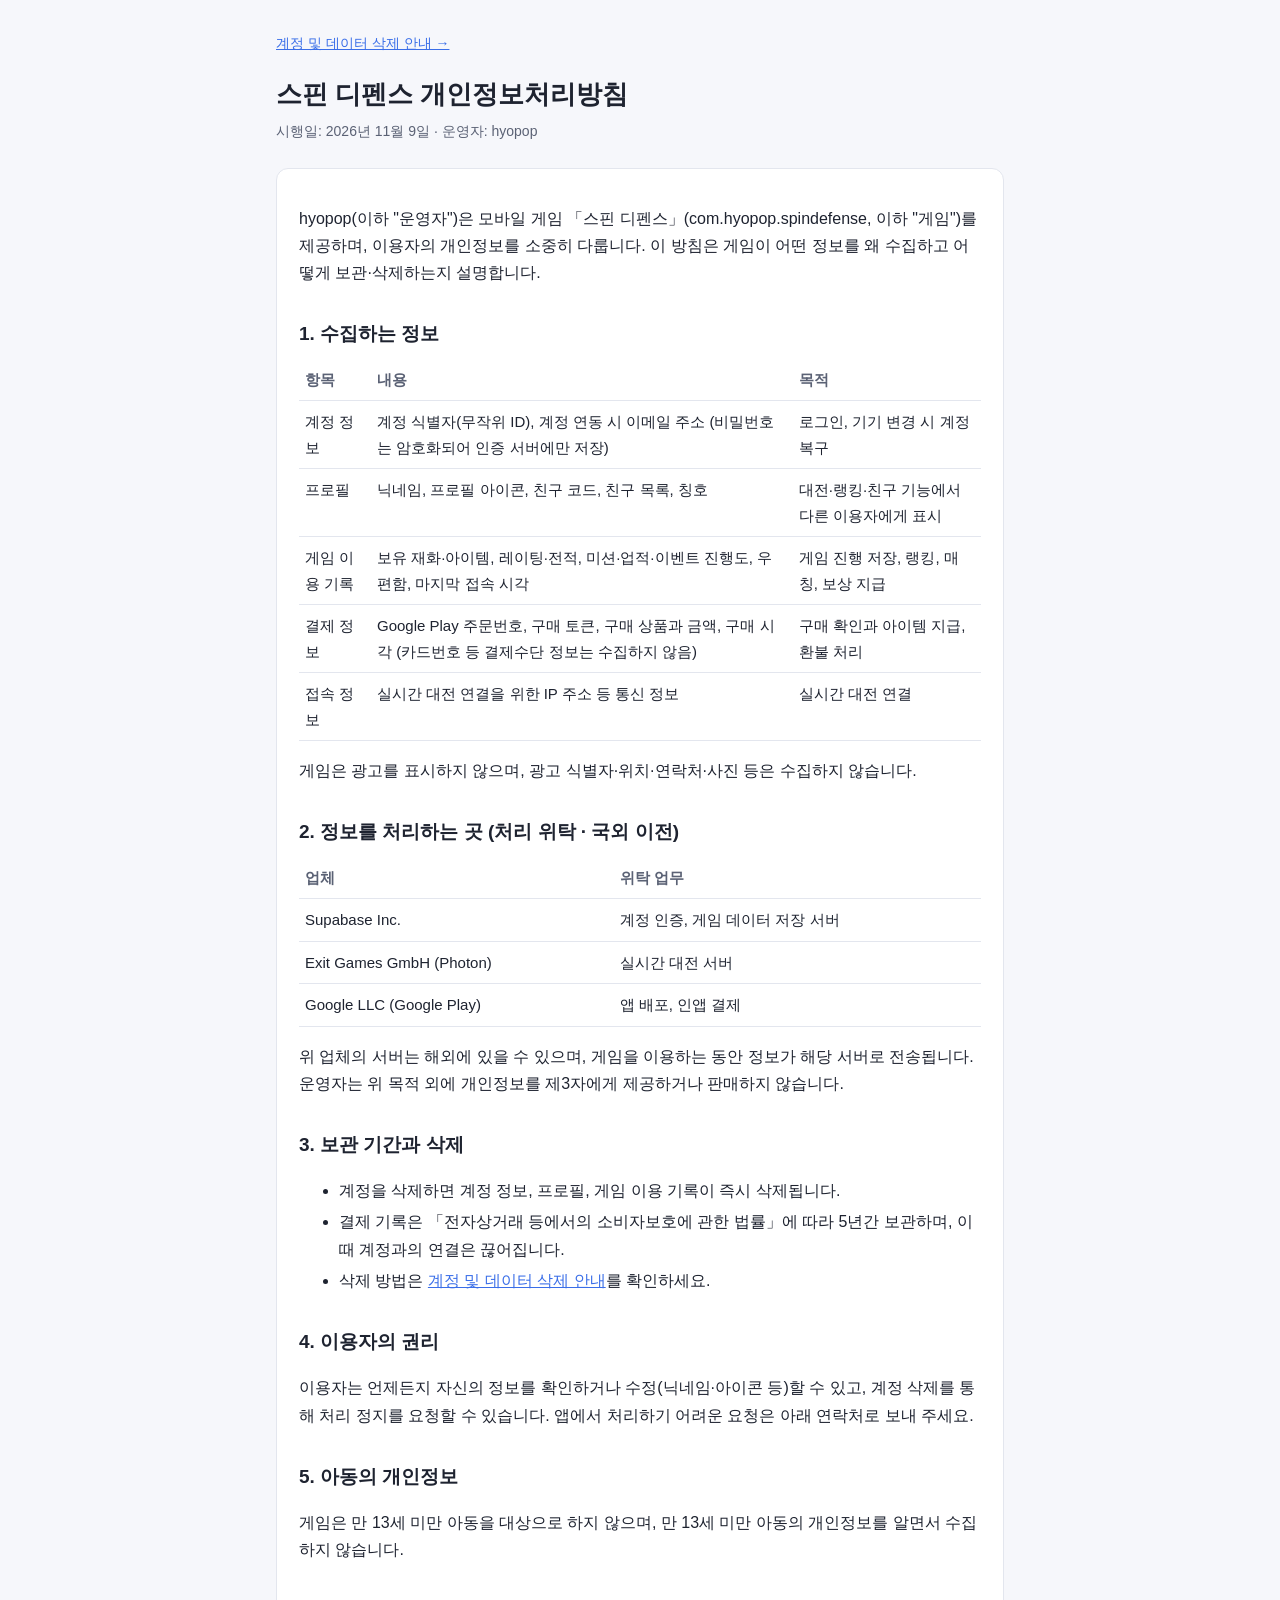
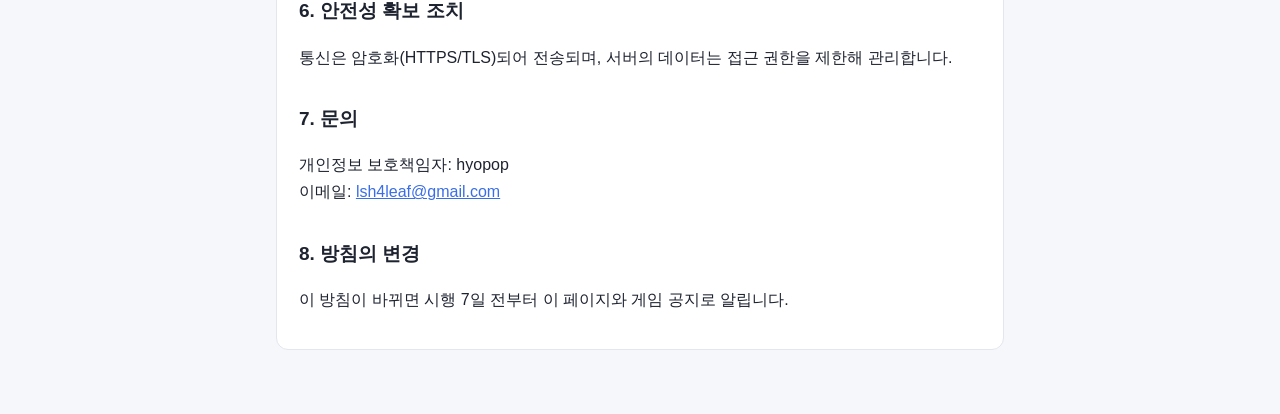
==== spin-defense/index.html @ 932707c7 "spin-defense privacy policy and account deletion pages" ====
<!doctype html><html lang="ko"><head><meta charset="utf-8"><meta name="viewport" content="width=device-width,initial-scale=1"><title>스핀 디펜스 개인정보처리방침</title><link rel="stylesheet" href="style.css"></head><body><main>
<nav><a href="delete.html">계정 및 데이터 삭제 안내 →</a></nav>
<h1>스핀 디펜스 개인정보처리방침</h1>
<div class="meta">시행일: 2026년 11월 9일 · 운영자: hyopop</div>
<div class="card">
<p>hyopop(이하 "운영자")은 모바일 게임 「스핀 디펜스」(com.hyopop.spindefense, 이하 "게임")를 제공하며, 이용자의 개인정보를 소중히 다룹니다. 이 방침은 게임이 어떤 정보를 왜 수집하고 어떻게 보관·삭제하는지 설명합니다.</p>

<h2>1. 수집하는 정보</h2>
<table>
<tr><th>항목</th><th>내용</th><th>목적</th></tr>
<tr><td>계정 정보</td><td>계정 식별자(무작위 ID), 계정 연동 시 이메일 주소 (비밀번호는 암호화되어 인증 서버에만 저장)</td><td>로그인, 기기 변경 시 계정 복구</td></tr>
<tr><td>프로필</td><td>닉네임, 프로필 아이콘, 친구 코드, 친구 목록, 칭호</td><td>대전·랭킹·친구 기능에서 다른 이용자에게 표시</td></tr>
<tr><td>게임 이용 기록</td><td>보유 재화·아이템, 레이팅·전적, 미션·업적·이벤트 진행도, 우편함, 마지막 접속 시각</td><td>게임 진행 저장, 랭킹, 매칭, 보상 지급</td></tr>
<tr><td>결제 정보</td><td>Google Play 주문번호, 구매 토큰, 구매 상품과 금액, 구매 시각 (카드번호 등 결제수단 정보는 수집하지 않음)</td><td>구매 확인과 아이템 지급, 환불 처리</td></tr>
<tr><td>접속 정보</td><td>실시간 대전 연결을 위한 IP 주소 등 통신 정보</td><td>실시간 대전 연결</td></tr>
</table>
<p>게임은 광고를 표시하지 않으며, 광고 식별자·위치·연락처·사진 등은 수집하지 않습니다.</p>

<h2>2. 정보를 처리하는 곳 (처리 위탁 · 국외 이전)</h2>
<table>
<tr><th>업체</th><th>위탁 업무</th></tr>
<tr><td>Supabase Inc.</td><td>계정 인증, 게임 데이터 저장 서버</td></tr>
<tr><td>Exit Games GmbH (Photon)</td><td>실시간 대전 서버</td></tr>
<tr><td>Google LLC (Google Play)</td><td>앱 배포, 인앱 결제</td></tr>
</table>
<p>위 업체의 서버는 해외에 있을 수 있으며, 게임을 이용하는 동안 정보가 해당 서버로 전송됩니다. 운영자는 위 목적 외에 개인정보를 제3자에게 제공하거나 판매하지 않습니다.</p>

<h2>3. 보관 기간과 삭제</h2>
<ul>
<li>계정을 삭제하면 계정 정보, 프로필, 게임 이용 기록이 즉시 삭제됩니다.</li>
<li>결제 기록은 「전자상거래 등에서의 소비자보호에 관한 법률」에 따라 5년간 보관하며, 이때 계정과의 연결은 끊어집니다.</li>
<li>삭제 방법은 <a href="delete.html">계정 및 데이터 삭제 안내</a>를 확인하세요.</li>
</ul>

<h2>4. 이용자의 권리</h2>
<p>이용자는 언제든지 자신의 정보를 확인하거나 수정(닉네임·아이콘 등)할 수 있고, 계정 삭제를 통해 처리 정지를 요청할 수 있습니다. 앱에서 처리하기 어려운 요청은 아래 연락처로 보내 주세요.</p>

<h2>5. 아동의 개인정보</h2>
<p>게임은 만 13세 미만 아동을 대상으로 하지 않으며, 만 13세 미만 아동의 개인정보를 알면서 수집하지 않습니다.</p>

<h2>6. 안전성 확보 조치</h2>
<p>통신은 암호화(HTTPS/TLS)되어 전송되며, 서버의 데이터는 접근 권한을 제한해 관리합니다.</p>

<h2>7. 문의</h2>
<p>개인정보 보호책임자: hyopop<br>이메일: <a href="mailto:lsh4leaf@gmail.com">lsh4leaf@gmail.com</a></p>

<h2>8. 방침의 변경</h2>
<p>이 방침이 바뀌면 시행 7일 전부터 이 페이지와 게임 공지로 알립니다.</p>
</div></main></body></html>
---- spin-defense/style.css ----
:root{--bg:#f6f7fb;--fg:#1e2330;--muted:#5b6275;--card:#fff;--line:#e3e6ee;--accent:#3a6ee8}
@media (prefers-color-scheme:dark){:root{--bg:#141823;--fg:#e8ebf2;--muted:#a3aabb;--card:#1c2130;--line:#2c3346;--accent:#7aa2ff}}
*{box-sizing:border-box}body{margin:0;background:var(--bg);color:var(--fg);font:16px/1.7 -apple-system,"Apple SD Gothic Neo","Malgun Gothic","Noto Sans KR",sans-serif}
main{max-width:760px;margin:0 auto;padding:32px 16px 64px}h1{font-size:26px;margin:0 0 4px}h2{font-size:19px;margin:32px 0 8px}
.meta{color:var(--muted);font-size:14px;margin-bottom:24px}.card{background:var(--card);border:1px solid var(--line);border-radius:12px;padding:20px 22px}
table{width:100%;border-collapse:collapse;font-size:15px}th,td{text-align:left;padding:8px 6px;border-bottom:1px solid var(--line);vertical-align:top}th{color:var(--muted);font-weight:600}
a{color:var(--accent)}ol li,ul li{margin:4px 0}nav{font-size:14px;margin-bottom:16px}
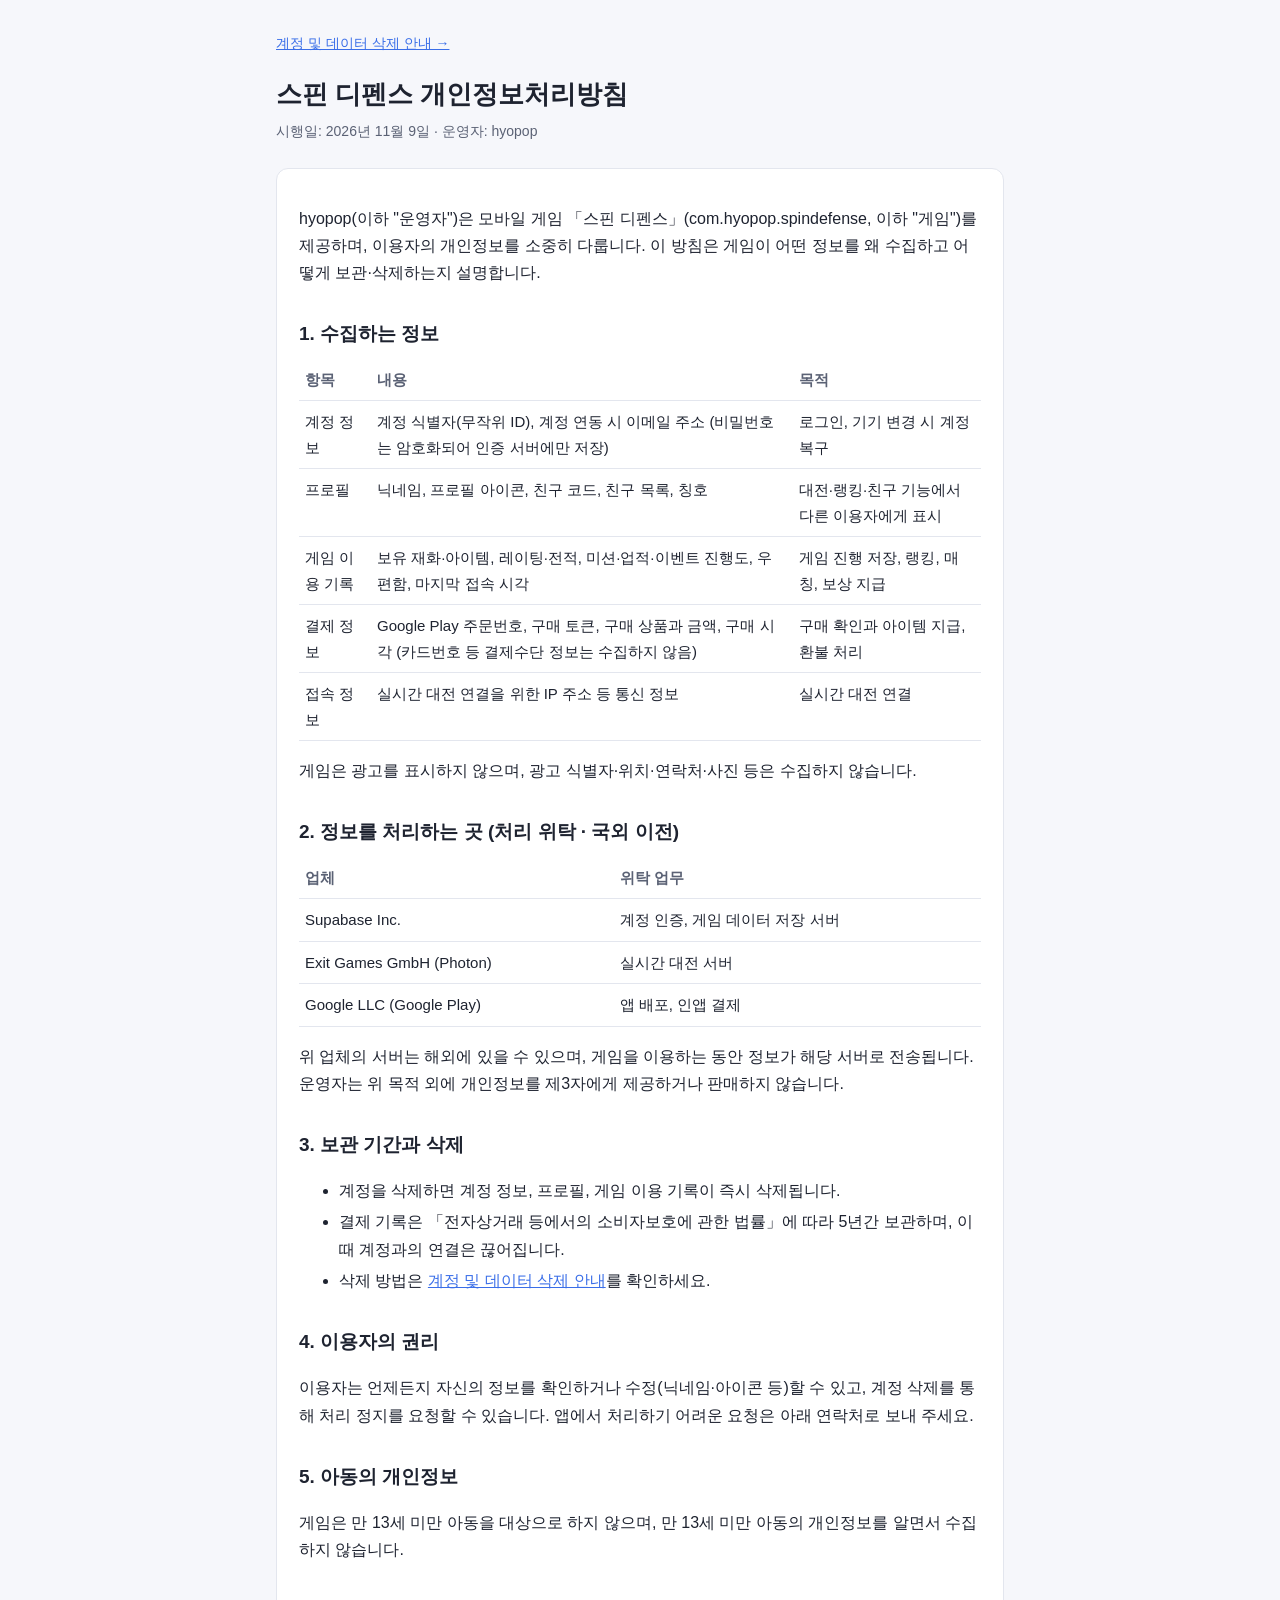
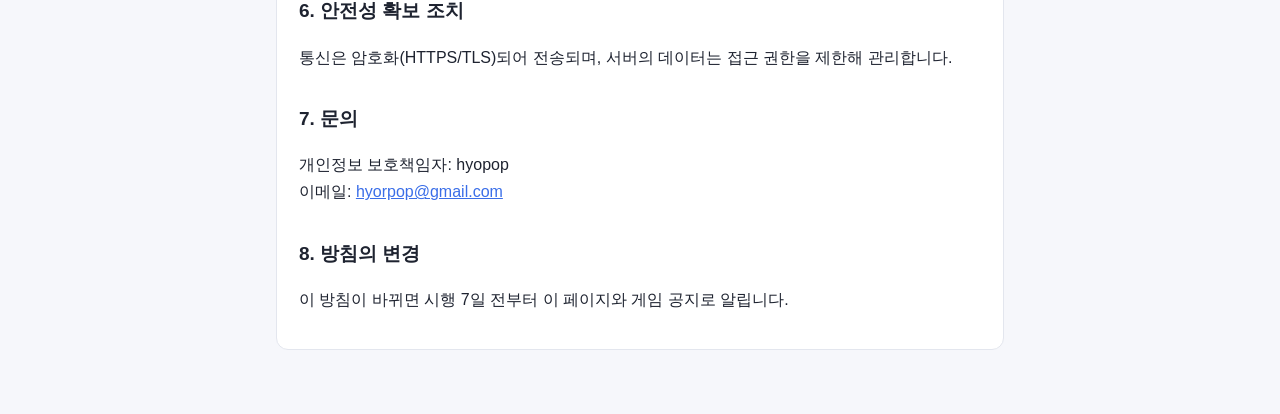
==== commit 8b0634cb: "Update index.html" ====
--- a/spin-defense/index.html
+++ b/spin-defense/index.html
@@ -42,7 +42,7 @@
 <p>통신은 암호화(HTTPS/TLS)되어 전송되며, 서버의 데이터는 접근 권한을 제한해 관리합니다.</p>
 
 <h2>7. 문의</h2>
-<p>개인정보 보호책임자: hyopop<br>이메일: <a href="mailto:lsh4leaf@gmail.com">lsh4leaf@gmail.com</a></p>
+<p>개인정보 보호책임자: hyopop<br>이메일: <a href="mailto:hyorpop@gmail.com">hyorpop@gmail.com</a></p>
 
 <h2>8. 방침의 변경</h2>
 <p>이 방침이 바뀌면 시행 7일 전부터 이 페이지와 게임 공지로 알립니다.</p>
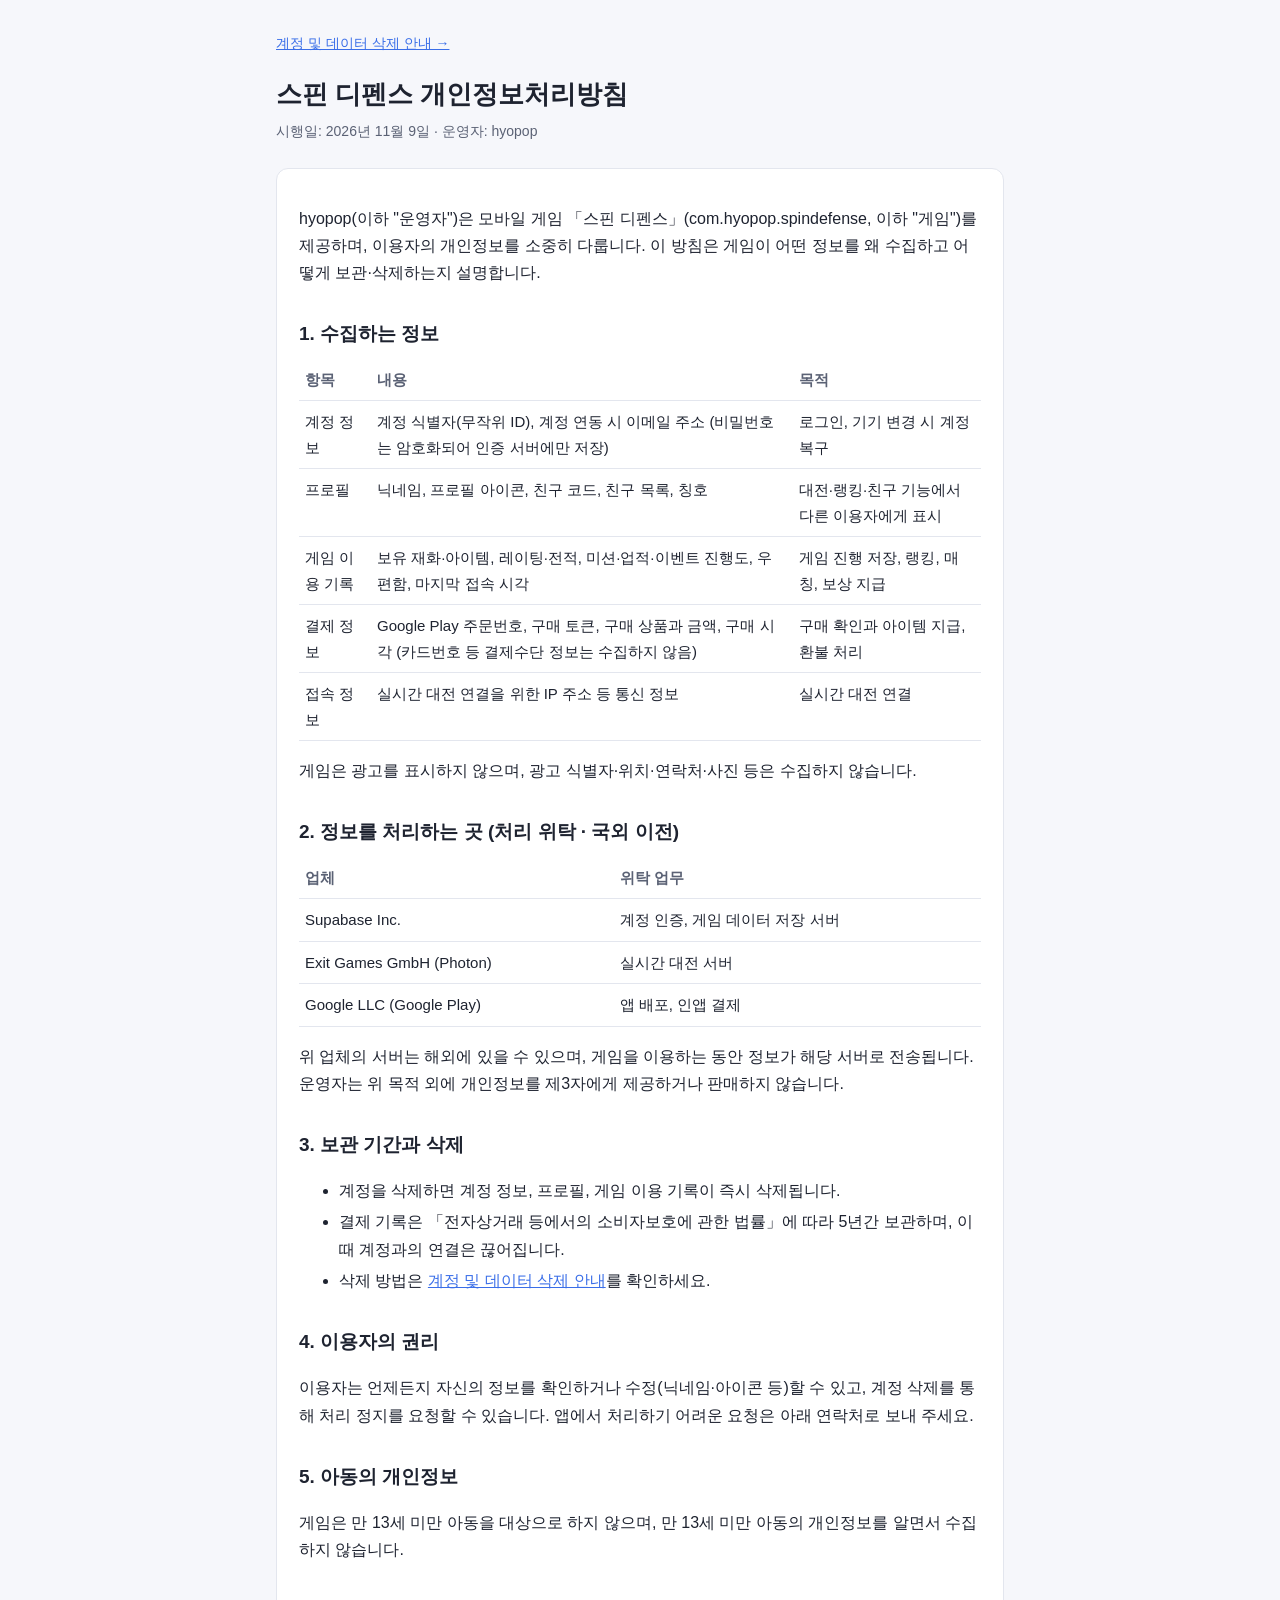
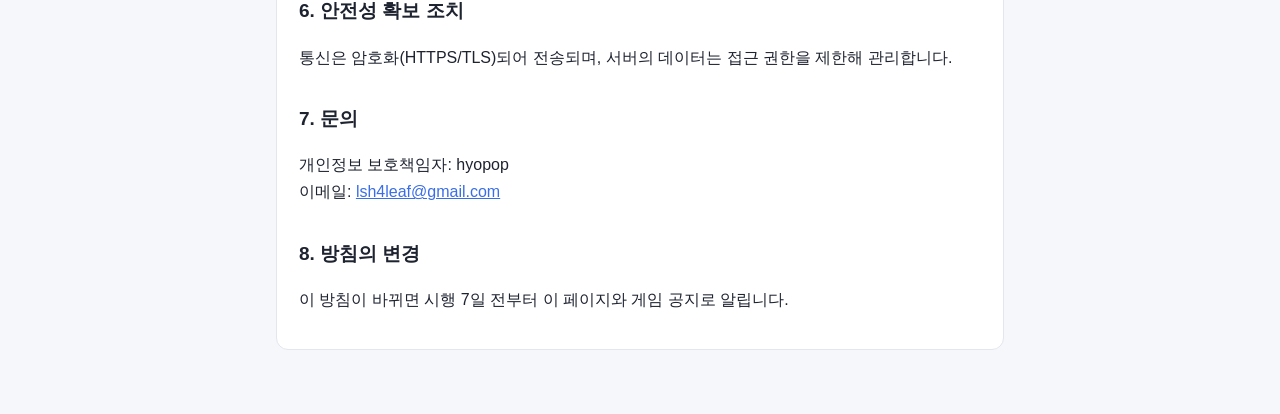
==== commit 71fb6b58: "spin-defense: contact email" ====
--- a/spin-defense/index.html
+++ b/spin-defense/index.html
@@ -42,7 +42,7 @@
 <p>통신은 암호화(HTTPS/TLS)되어 전송되며, 서버의 데이터는 접근 권한을 제한해 관리합니다.</p>
 
 <h2>7. 문의</h2>
-<p>개인정보 보호책임자: hyopop<br>이메일: <a href="mailto:hyorpop@gmail.com">hyorpop@gmail.com</a></p>
+<p>개인정보 보호책임자: hyopop<br>이메일: <a href="mailto:lsh4leaf@gmail.com">lsh4leaf@gmail.com</a></p>
 
 <h2>8. 방침의 변경</h2>
 <p>이 방침이 바뀌면 시행 7일 전부터 이 페이지와 게임 공지로 알립니다.</p>
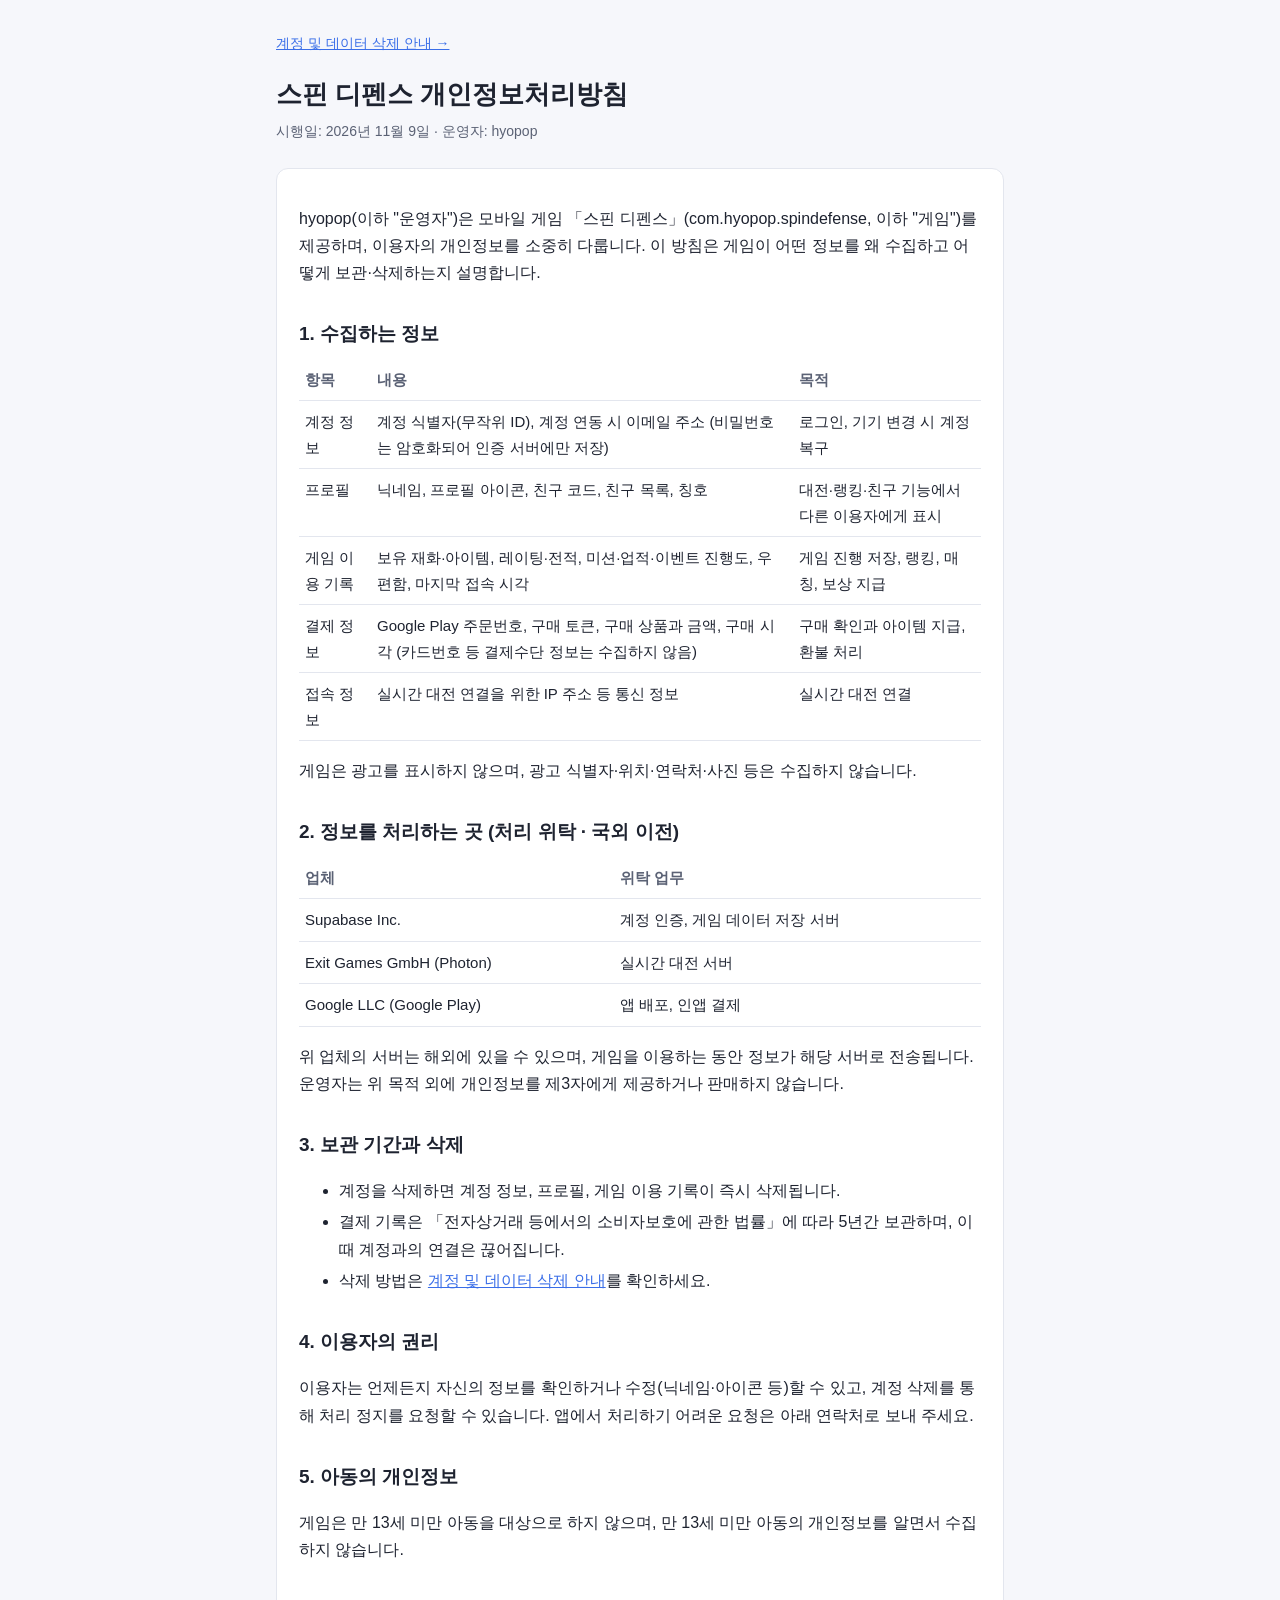
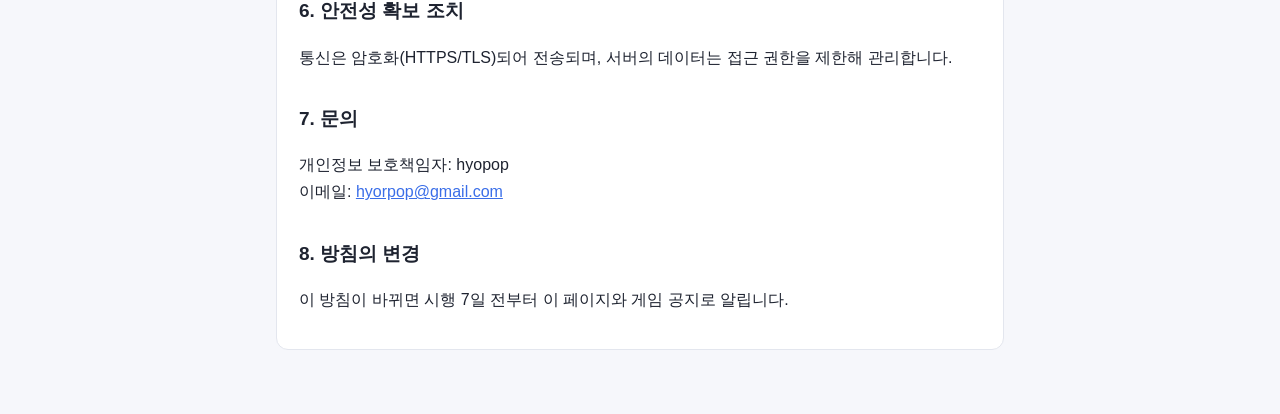
==== commit ae9a4795: "Update index.html" ====
--- a/spin-defense/index.html
+++ b/spin-defense/index.html
@@ -42,7 +42,7 @@
 <p>통신은 암호화(HTTPS/TLS)되어 전송되며, 서버의 데이터는 접근 권한을 제한해 관리합니다.</p>
 
 <h2>7. 문의</h2>
-<p>개인정보 보호책임자: hyopop<br>이메일: <a href="mailto:lsh4leaf@gmail.com">lsh4leaf@gmail.com</a></p>
+<p>개인정보 보호책임자: hyopop<br>이메일: <a href="mailto:hyorpop@gmail.com">hyorpop@gmail.com</a></p>
 
 <h2>8. 방침의 변경</h2>
 <p>이 방침이 바뀌면 시행 7일 전부터 이 페이지와 게임 공지로 알립니다.</p>
